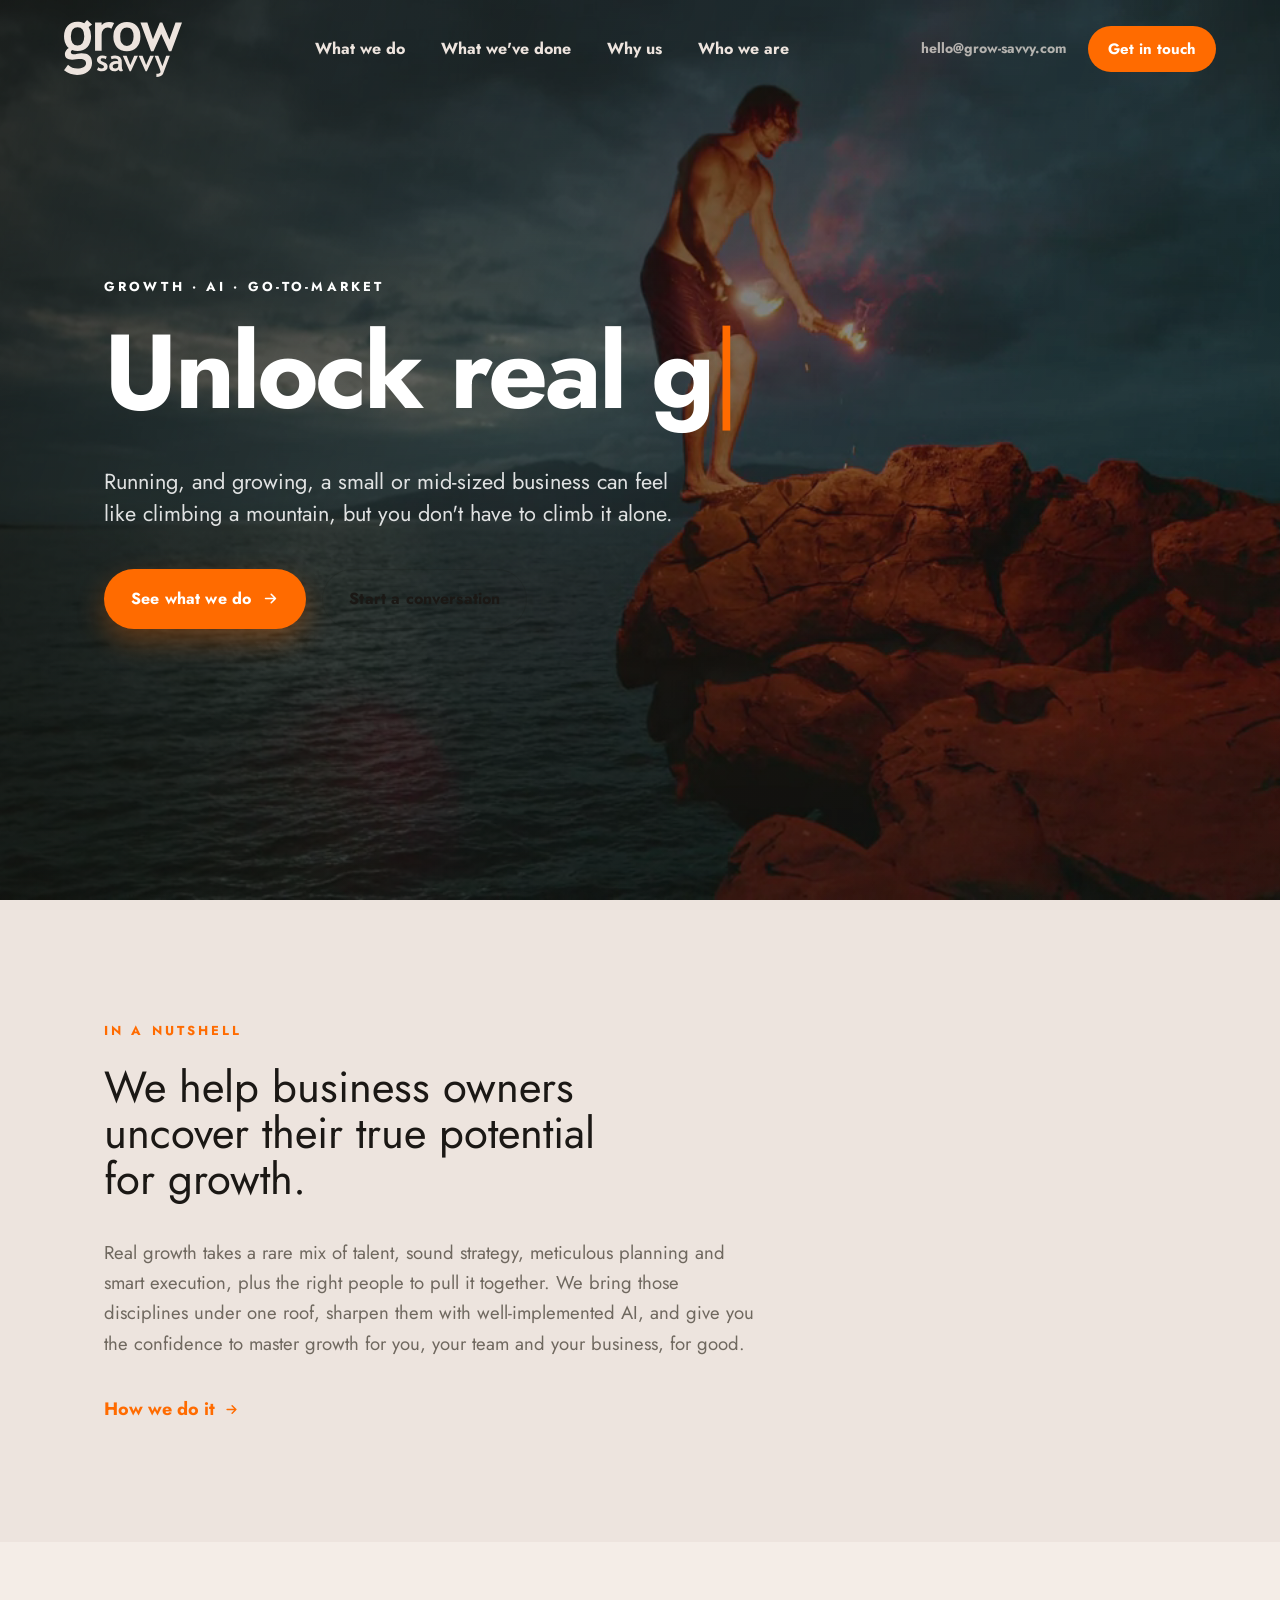
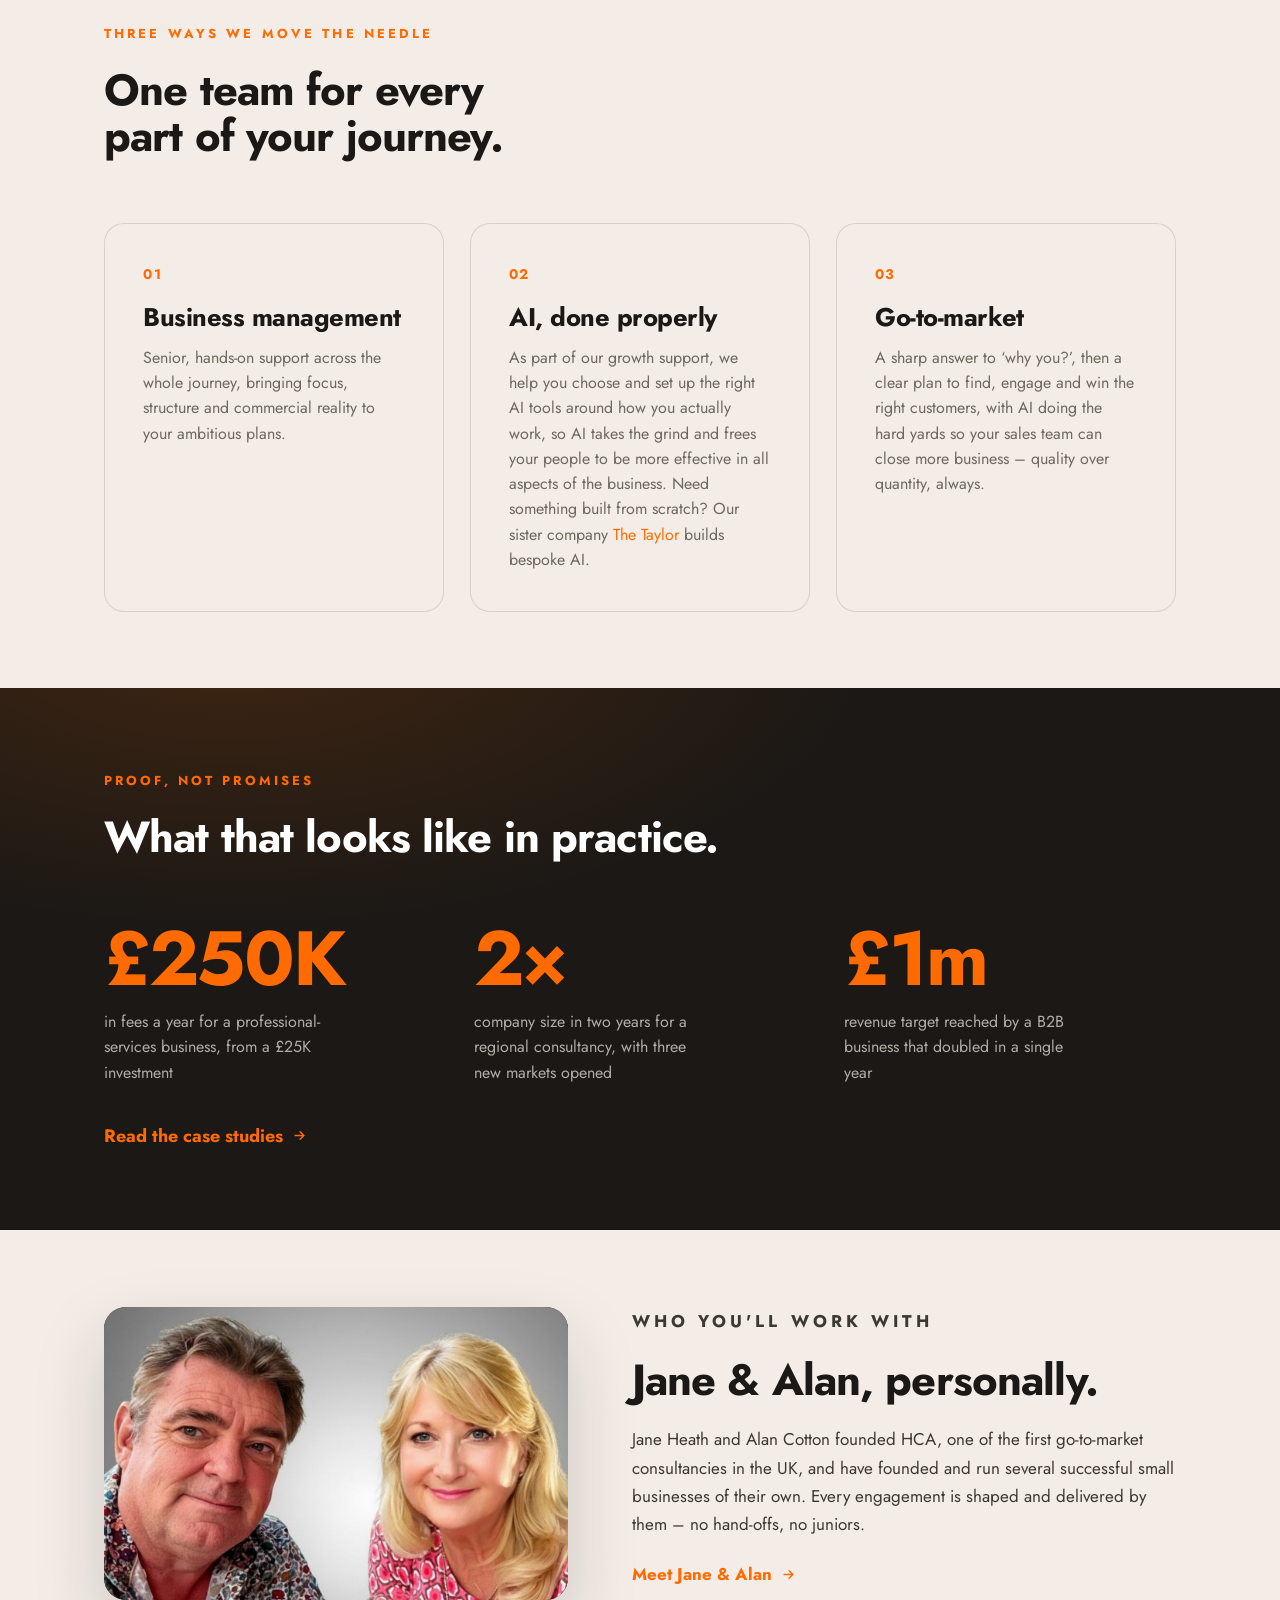
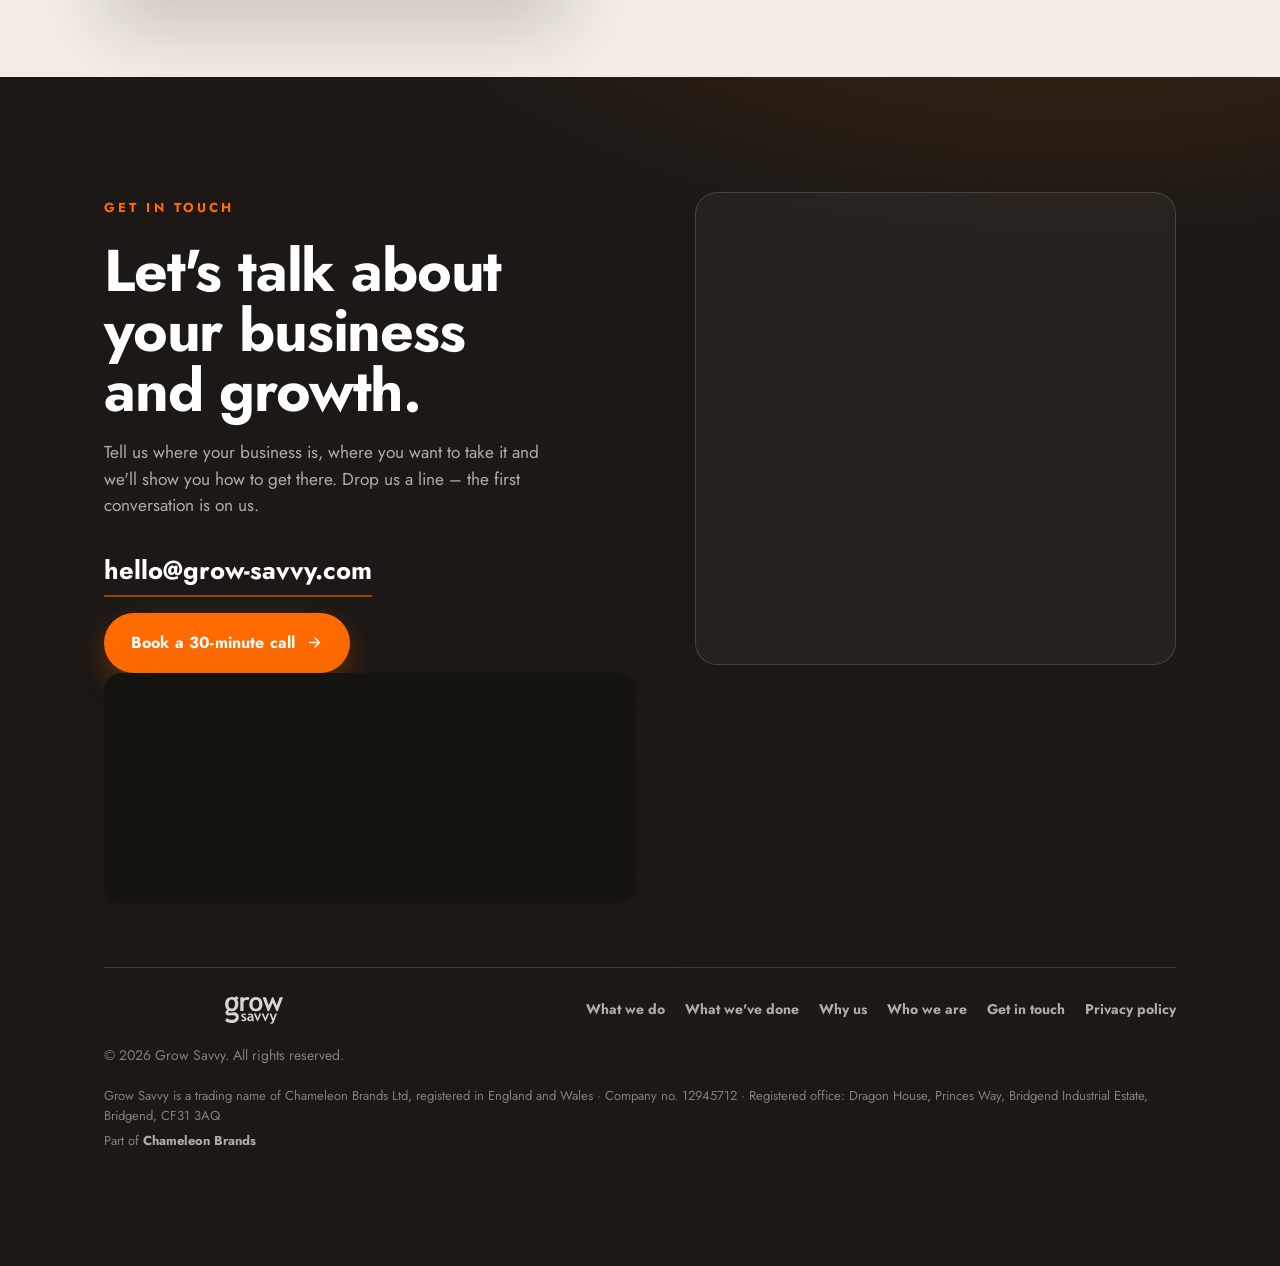
==== index.html @ 0874932b "Grow Savvy site, ready for Vercel Static site with the November 2026 review fixes. Self-hosted image" ====
<!DOCTYPE html>
<html lang="en-GB">
<head>
<meta charset="utf-8">
<title>Grow Savvy | Business growth consultant UK</title>
<meta name="viewport" content="width=device-width, initial-scale=1">
<meta name="description" content="Grow Savvy is a business growth consultant for UK small and mid-sized businesses: senior, hands-on support with business management, AI and go-to-market.">
<link rel="canonical" href="https://grow-savvy.com/">
<meta property="og:type" content="website">
<meta property="og:site_name" content="Grow Savvy">
<meta property="og:title" content="Grow Savvy | Business growth consultant UK">
<meta property="og:description" content="Grow Savvy is a business growth consultant for UK small and mid-sized businesses: senior, hands-on support with business management, AI and go-to-market.">
<meta property="og:url" content="https://grow-savvy.com/">
<meta property="og:image" content="https://grow-savvy.com/images/hero-poster.jpg">
<meta name="twitter:card" content="summary_large_image">
<meta name="twitter:title" content="Grow Savvy | Business growth consultant UK">
<meta name="twitter:description" content="Grow Savvy is a business growth consultant for UK small and mid-sized businesses: senior, hands-on support with business management, AI and go-to-market.">
<meta name="twitter:image" content="https://grow-savvy.com/images/hero-poster.jpg">
<link rel="icon" href="/favicon.ico" sizes="any">
<link rel="icon" type="image/svg+xml" href="/favicon.svg">
<link rel="icon" type="image/png" sizes="32x32" href="/images/favicon-32.png">
<link rel="apple-touch-icon" href="/images/favicon-180.png">
<link rel="stylesheet" href="css/site-2026.css">
<script type="application/ld+json">
{
 "@context": "https://schema.org",
 "@type": [
  "Organization",
  "ProfessionalService"
 ],
 "name": "Grow Savvy",
 "url": "https://grow-savvy.com/",
 "logo": "https://grow-savvy.com/images/logo-offwhite.svg",
 "image": "https://grow-savvy.com/images/hero-poster.jpg",
 "description": "Grow Savvy is a business growth consultant for UK small and mid-sized businesses: senior, hands-on support with business management, AI and go-to-market.",
 "email": "hello@grow-savvy.com",
 "areaServed": "GB",
 "address": {
  "@type": "PostalAddress",
  "streetAddress": "Dragon House, Princes Way, Bridgend Industrial Estate",
  "addressLocality": "Bridgend",
  "postalCode": "CF31 3AQ",
  "addressCountry": "GB"
 },
 "parentOrganization": {
  "@type": "Organization",
  "name": "Chameleon Brands Ltd",
  "url": "https://chameleon-brands.com/"
 },
 "founder": [
  {
   "@type": "Person",
   "name": "Jane Heath"
  },
  {
   "@type": "Person",
   "name": "Alan Cotton"
  }
 ]
}
</script>
<!-- Google Analytics removed (the Measurement ID was still the placeholder G-XXXXXXXXXX, so it never ran).
     TODO: to re-add analytics: (1) add a cookie consent banner that blocks the tag until the visitor accepts,
     (2) paste the real GA4 snippet with the real Measurement ID, loaded only after consent,
     (3) update the Cookies section of privacy-policy.html to name Google Analytics. -->
</head>
<body>

<header class="nav" id="top">
  <a aria-label="Grow Savvy home" class="nav__logo" href="index.html"><img src="/images/logo-offwhite.svg" alt="Grow Savvy" width="300" height="150"></a>
  <nav class="nav__menu" aria-label="Primary">
    <a class="nav__link" href="what-we-do.html">What we do</a>
    <a class="nav__link" href="what-weve-done.html">What we've done</a>
    <a class="nav__link" href="why-choose-us.html">Why us</a>
    <a class="nav__link" href="who-we-are.html">Who we are</a>
  </nav>
  <div class="nav__right">
    <div class="nav__contact">
      <a href="mailto:hello@grow-savvy.com?subject=Grow%20Savvy%20website%20enquiry">hello@grow-savvy.com</a>
    </div>
    <a href="#contact" class="nav__cta">Get in touch</a>
    <button class="nav__burger" aria-label="Open menu" aria-controls="mnav"><span class="bar"></span>Menu</button>
  </div>
</header>

<div class="mnav" id="mnav">
  <a href="what-we-do.html">What we do <span aria-hidden="true">→</span></a>
  <a href="what-weve-done.html">What we've done <span aria-hidden="true">→</span></a>
  <a href="why-choose-us.html">Why us <span aria-hidden="true">→</span></a>
  <a href="who-we-are.html">Who we are <span aria-hidden="true">→</span></a>
  <a href="#contact">Get in touch <span aria-hidden="true">→</span></a>
  <div class="mnav__contact">
    <a href="mailto:hello@grow-savvy.com?subject=Grow%20Savvy%20website%20enquiry">hello@grow-savvy.com</a>
  </div>
</div>

<main>
  <!-- HERO (video) -->
  <section class="home-hero" data-screen-label="Home hero">
    <div class="home-hero__media">
      <video autoplay loop muted playsinline poster="/images/hero-poster.jpg">
        <source src="/video/hero.mp4" type="video/mp4">
        <source src="/video/hero.webm" type="video/webm">
      </video>
    </div>
    <div class="home-hero__inner">
      <div class="container">
        <p class="eyebrow hero__eyebrow reveal">Growth · AI · Go-to-market</p>
        <!-- The full H1 text is in the HTML so search engines and screen readers get it; typed.js animates it as an enhancement. -->
        <h1 class="home-hero__type reveal" data-delay="1"><span class="typed-words">Unlock real growth.</span></h1>
        <p class="home-hero__sub reveal" data-delay="2">Running, and growing, a small or mid-sized business can feel like climbing a mountain, but you don't have to climb it alone.</p>
        <div class="home-hero__cta reveal" data-delay="3">
          <a class="btn btn--primary" href="what-we-do.html">See what we do <svg viewBox="0 0 24 24" fill="none" stroke="currentColor" stroke-width="2.2" aria-hidden="true"><path d="M5 12h14M13 6l6 6-6 6" stroke-linecap="round" stroke-linejoin="round"></path></svg></a>
          <a href="#contact" class="btn btn--ghost">Start a conversation</a>
        </div>
      </div>
    </div>
  </section>

  <!-- INTRO STATEMENT -->
  <section class="band band--cream section">
    <div class="container">
      <p class="eyebrow reveal">In a nutshell</p>
      <p class="h-lg reveal" data-delay="1" style="color:var(--ink);max-width:24ch;">We help business owners uncover their true potential for growth.</p>
      <p class="lead reveal mt-m" data-delay="2" style="max-width:60ch;">Real growth takes a rare mix of talent, sound strategy, meticulous planning and smart execution, plus the right people to pull it together. We bring those disciplines under one roof, sharpen them with well-implemented AI, and give you the confidence to master growth for you, your team and your business, for good.</p>
      <p class="reveal mt-m" data-delay="2"><a class="tlink" href="what-we-do.html">How we do it <svg viewBox="0 0 24 24" fill="none" stroke="currentColor" stroke-width="2.4" aria-hidden="true"><path d="M5 12h14M13 6l6 6-6 6" stroke-linecap="round" stroke-linejoin="round"></path></svg></a></p>
    </div>
  </section>

  <!-- PILLARS -->
  <section class="band band--cream-soft section section--tight">
    <div class="container">
      <div class="sec-head reveal">
        <p class="eyebrow">Three ways we move the needle</p>
        <h2 class="h-lg">One team for every part of your journey.</h2>
      </div>
      <div class="pillars">
        <article class="pillar reveal" data-delay="1">
          <div class="pillar__n">01</div>
          <h3>Business management</h3>
          <p>Senior, hands-on support across the whole journey, bringing focus, structure and commercial reality to your ambitious plans.</p>
        </article>
        <article class="pillar reveal" data-delay="2">
          <div class="pillar__n">02</div>
          <h3>AI, done properly</h3>
          <p>As part of our growth support, we help you choose and set up the right AI tools around how you actually work, so AI takes the grind and frees your people to be more effective in all aspects of the business. Need something built from scratch? Our sister company <a href="https://thetaylor.ai/">The Taylor</a> builds bespoke AI.</p>
        </article>
        <article class="pillar reveal" data-delay="3">
          <div class="pillar__n">03</div>
          <h3>Go-to-market</h3>
          <p>A sharp answer to ‘why you?’, then a clear plan to find, engage and win the right customers, with AI doing the hard yards so your sales team can close more business – quality over quantity, always.</p>
        </article>
      </div>
    </div>
  </section>

  <!-- PROOF: figures taken from the case studies on what-weve-done.html -->
  <section class="band band--glow dark section section--tight" data-screen-label="Proof">
    <div class="container">
      <div class="sec-head reveal">
        <p class="eyebrow">Proof, not promises</p>
        <h2 class="h-lg">What that looks like in practice.</h2>
      </div>
      <div class="statstrip">
        <div class="reveal" data-delay="1"><div class="s-n">£250K</div><div class="s-l">in fees a year for a professional-services business, from a £25K investment</div></div>
        <div class="reveal" data-delay="2"><div class="s-n">2×</div><div class="s-l">company size in two years for a regional consultancy, with three new markets opened</div></div>
        <div class="reveal" data-delay="3"><div class="s-n">£1m</div><div class="s-l">revenue target reached by a B2B business that doubled in a single year</div></div>
      </div>
      <p class="reveal mt-m"><a class="tlink" href="what-weve-done.html">Read the case studies <svg viewBox="0 0 24 24" fill="none" stroke="currentColor" stroke-width="2.4" aria-hidden="true"><path d="M5 12h14M13 6l6 6-6 6" stroke-linecap="round" stroke-linejoin="round"></path></svg></a></p>
    </div>
  </section>

  <!-- FOUNDERS (photo from who-we-are.html) -->
  <section class="band band--cream-soft section section--tight" data-screen-label="Founders">
    <div class="container">
      <div class="split">
        <div class="reveal">
          <figure class="home-founders"><img src="/images/founders.jpg" alt="Jane Heath and Alan Cotton, the founders of Grow Savvy" loading="lazy"></figure>
        </div>
        <div class="bodycopy reveal" data-delay="1">
          <p class="eyebrow" style="margin-bottom:0;">Who you'll work with</p>
          <h2 class="h-lg" style="color:var(--ink);">Jane &amp; Alan, personally.</h2>
          <p>Jane Heath and Alan Cotton founded HCA, one of the first go-to-market consultancies in the UK, and have founded and run several successful small businesses of their own. Every engagement is shaped and delivered by them – no hand-offs, no juniors.</p>
          <p><a class="tlink" href="who-we-are.html">Meet Jane &amp; Alan <svg viewBox="0 0 24 24" fill="none" stroke="currentColor" stroke-width="2.4" aria-hidden="true"><path d="M5 12h14M13 6l6 6-6 6" stroke-linecap="round" stroke-linejoin="round"></path></svg></a></p>
        </div>
      </div>
    </div>
  </section>

  <!-- CONTACT + FOOTER -->
  <section class="contact section" id="contact" data-screen-label="Contact">
    <div class="container">
      <div class="contact__grid">
        <div class="contact__aside">
          <div class="reveal">
            <p class="eyebrow">Get in touch</p>
            <h2 class="contact__title">Let's talk about your business and growth.</h2>
            <p class="contact__lead">Tell us where your business is, where you want to take it and we'll show you how to get there. Drop us a line – the first conversation is on us.</p>
            <div class="contact__links">
              <a class="contact__email" href="mailto:hello@grow-savvy.com?subject=Grow%20Savvy%20website%20enquiry">hello@grow-savvy.com</a>
              <!-- No calendar link: the booking button goes to the enquiry form beside it. -->
              <div class="contact__book">
                <a class="btn btn--primary" href="#email-form">Book a 30-minute call <svg viewBox="0 0 24 24" fill="none" stroke="currentColor" stroke-width="2.2" aria-hidden="true"><path d="M5 12h14M13 6l6 6-6 6" stroke-linecap="round" stroke-linejoin="round"></path></svg></a>
              </div>
            </div>
          </div>
          <div class="contact__image reveal" data-delay="1" role="img" aria-label="A hiker scrambling up rocks towards a mountain summit" style="background-image:url('https://grow-savvy.com/images/contact-meeting.jpg')"></div>
        </div>
        <div class="form-wrap reveal" data-delay="1">
          <div class="form form--hubspot">
            <script src="https://js-eu1.hsforms.net/forms/embed/149559148.js" defer></script>
            <div class="hs-form-frame" data-region="eu1" data-form-id="7f54c12e-0cf7-4caf-b25c-6c6dab495e3f" data-portal-id="149559148"></div>
            <noscript><p>Please email <a href="mailto:hello@grow-savvy.com">hello@grow-savvy.com</a>.</p></noscript>
          </div>
          <div class="form-done">Thanks, your enquiry is on its way. We'll be in touch shortly.</div>
          <div class="form-fail">Something went wrong while sending. Please try again, or email hello@grow-savvy.com.</div>
        </div>
      </div>
      <div class="footer-bar">
        <img src="/images/logo-offwhite.svg" alt="Grow Savvy" width="300" height="150">
        <nav class="footer-nav" aria-label="Footer">
          <a href="what-we-do.html">What we do</a>
          <a href="what-weve-done.html">What we've done</a>
          <a href="why-choose-us.html">Why us</a>
          <a href="who-we-are.html">Who we are</a>
          <a href="#contact">Get in touch</a>
          <a href="privacy-policy.html">Privacy policy</a>
        </nav>
        <p>© <span data-year="">2026</span> Grow Savvy. All rights reserved.</p>
        <div class="footer-legal">
          <p>Grow Savvy is a trading name of Chameleon Brands Ltd, registered in England and Wales · Company no. 12945712 · Registered office: Dragon House, Princes Way, Bridgend Industrial Estate, Bridgend, CF31 3AQ</p>
          <p>Part of <a href="https://chameleon-brands.com/">Chameleon Brands</a></p>
        </div>
      </div>
    </div>
  </section>
</main>

<script src="js/typed.min.js"></script>
<script>
  if (window.Typed && !(window.matchMedia && window.matchMedia('(prefers-reduced-motion: reduce)').matches)) {
    new Typed('.typed-words', {
      strings: ['Unlock real growth.', 'Put AI to work, properly.', 'Win at go-to-market.'],
      typeSpeed: 70, backSpeed: 38, backDelay: 1100, startDelay: 1600, loop: true, showCursor: true, cursorChar: '|'
    });
  }
</script>
<script src="js/site.js"></script>
</body>
</html>
---- css/site-2026.css ----
/* ==========================================================================
   Grow Savvy — 2026 design system
   Brand: cream #ede4de · ink #1c1916 · orange #FF6B00 · type: Jost
   ========================================================================== */

/* ---- Fonts ---- */
/* Font files are unchanged on the live site; referenced by absolute URL because they were not downloadable here.
   If the fonts/ folder is uploaded with this site, these can go back to url('../fonts/...'). */
@font-face{font-family:'Jost';src:url('/fonts/jost-400.woff2') format('woff2');font-weight:400;font-style:normal;font-display:swap;}
@font-face{font-family:'Jost';src:url('/fonts/jost-700.woff2') format('woff2');font-weight:700;font-style:normal;font-display:swap;}

/* ---- Tokens ---- */
:root{
  --cream:#ede4de;
  --cream-soft:#f4ede7;
  --cream-deep:#e3d8d0;
  --ink:#1b1815;
  --ink-2:#262220;
  --ink-3:#322d29;
  --orange:#FF6B00;
  --orange-600:#e85f00;
  --text:#3c3833;
  --muted:#6f685f;
  --on-dark:#ede4de;
  --on-dark-dim:rgba(237,228,222,.72);
  --on-dark-faint:rgba(237,228,222,.5);
  --line:rgba(27,24,21,.13);
  --line-dark:rgba(237,228,222,.16);
  --maxw:1200px;
  --gutter:clamp(22px,5vw,80px);
  --sans:'Jost',-apple-system,BlinkMacSystemFont,'Segoe UI',sans-serif;
  --shadow-card:0 18px 44px rgba(27,24,21,.10);
  --shadow-card-lg:0 30px 70px rgba(27,24,21,.18);
  --ease:cubic-bezier(.22,.61,.36,1);
}

/* ---- Reset / base ---- */
*,*::before,*::after{box-sizing:border-box;}
html{-webkit-text-size-adjust:100%;scroll-behavior:smooth;overflow-x:clip;}
@media (prefers-reduced-motion:reduce){html{scroll-behavior:auto;}}
body{
  margin:0;
  background:var(--cream);
  color:var(--text);
  font-family:var(--sans);
  font-size:18px;
  line-height:1.6;
  font-weight:400;
  -webkit-font-smoothing:antialiased;
  text-rendering:optimizeLegibility;
  overflow-x:clip;
}
img{max-width:100%;display:block;}
a{color:var(--orange);text-decoration:none;}
button{font-family:inherit;}
::selection{background:var(--orange);color:#fff;}
:focus-visible{outline:2px solid var(--orange);outline-offset:3px;border-radius:2px;}
h1,h2,h3,h4{margin:0;font-weight:700;line-height:1.04;letter-spacing:-.02em;text-wrap:balance;}
p{margin:0;text-wrap:pretty;}

/* ---- Layout helpers ---- */
.container{max-width:var(--maxw);margin-inline:auto;padding-inline:var(--gutter);}
.section{padding-block:clamp(64px,9vw,140px);}
.section--tight{padding-block:clamp(48px,6vw,88px);}

.eyebrow{
  display:inline-flex;align-items:center;gap:12px;
  font-weight:700;text-transform:uppercase;letter-spacing:.24em;
  font-size:13px;color:var(--orange);margin:0 0 22px;
}
.eyebrow::before{content:none;display:none;}
.eyebrow--plain::before{display:none;}

.lead{
  font-size:clamp(17px,1.45vw,21px);line-height:1.62;color:var(--muted);max-width:60ch;
}
.dark .lead{color:var(--on-dark-dim);}

/* Display type scale */
.display{font-size:clamp(40px,6.6vw,92px);line-height:.98;letter-spacing:-.03em;}
.h-xl{font-size:clamp(32px,4.6vw,62px);line-height:1.02;}
.h-lg{font-size:clamp(27px,3.4vw,46px);line-height:1.06;}
.h-md{font-size:clamp(22px,2.2vw,30px);line-height:1.12;}

.accent{color:var(--orange);}

/* ==========================================================================
   Buttons
   ========================================================================== */
.btn{
  display:inline-flex;align-items:center;gap:11px;cursor:pointer;
  font-weight:700;font-size:16px;letter-spacing:.01em;
  padding:16px 26px;border-radius:999px;border:1.5px solid transparent;
  transition:transform .18s var(--ease),background .2s,border-color .2s,color .2s,box-shadow .2s;
}
.btn svg{width:17px;height:17px;transition:transform .2s var(--ease);}
.btn:hover svg{transform:translateX(4px);}
.btn--primary{background:var(--orange);color:#fff;box-shadow:0 12px 28px rgba(255,107,0,.30);}
.btn--primary:hover{background:var(--orange-600);transform:translateY(-2px);box-shadow:0 16px 34px rgba(255,107,0,.38);}
.btn--ghost{border-color:var(--line);color:var(--ink);}
.btn--ghost:hover{border-color:var(--ink);transform:translateY(-2px);}
.dark .btn--ghost{border-color:var(--line-dark);color:var(--on-dark);}
.dark .btn--ghost:hover{border-color:var(--on-dark);}

/* Text link with animated underline */
.tlink{
  display:inline-flex;align-items:center;gap:9px;font-weight:700;color:var(--orange);
  background-image:linear-gradient(var(--orange),var(--orange));
  background-size:0% 2px;background-position:0 100%;background-repeat:no-repeat;
  padding-bottom:3px;transition:background-size .3s var(--ease);
}
.tlink svg{width:15px;height:15px;transition:transform .2s var(--ease);}
.tlink:hover{background-size:100% 2px;}
.tlink:hover svg{transform:translateX(4px);}

/* ==========================================================================
   Navigation
   ========================================================================== */
.nav{
  position:fixed;top:0;left:0;right:0;z-index:1000;
  display:flex;align-items:center;justify-content:space-between;gap:24px;
  padding:20px var(--gutter);
  transition:background .3s var(--ease),padding .3s var(--ease),box-shadow .3s var(--ease),border-color .3s;
  border-bottom:1px solid transparent;
}
.nav.is-stuck{
  background:rgba(20,18,15,.82);
  -webkit-backdrop-filter:blur(14px);backdrop-filter:blur(14px);
  border-bottom-color:var(--line-dark);
  padding-block:14px;
}
.nav__logo{display:block;width:118px;flex:none;}
.nav__logo img{width:100%;height:auto;}
.nav__menu{display:flex;align-items:center;gap:6px;}
.nav__link{
  position:relative;color:var(--on-dark);font-weight:700;font-size:16px;
  padding:9px 15px;border-radius:999px;transition:color .2s,background .2s;
}
.nav__link::after{
  content:"";position:absolute;left:15px;right:15px;bottom:4px;height:2px;
  background:var(--orange);transform:scaleX(0);transform-origin:left;
  transition:transform .25s var(--ease);
}
.nav__link:hover{color:#fff;}
.nav__link:hover::after,.nav__link.is-current::after{transform:scaleX(1);}
.nav__link.is-current{color:#fff;}
.nav__right{display:flex;align-items:center;gap:22px;}
.nav__contact{display:flex;flex-direction:column;align-items:flex-end;line-height:1.25;}
.nav__contact a{color:var(--on-dark-dim);font-weight:700;font-size:14px;transition:color .2s;}
.nav__contact a:hover{color:var(--orange);}
.nav__cta{
  background:var(--orange);color:#fff;font-weight:700;font-size:15px;
  padding:11px 20px;border-radius:999px;transition:background .2s,transform .18s var(--ease);
}
.nav__cta:hover{background:var(--orange-600);transform:translateY(-2px);}
.nav__burger{display:none;}

/* Mobile menu */
.mnav{
  position:fixed;inset:0;z-index:999;background:var(--ink);
  display:flex;flex-direction:column;justify-content:center;gap:6px;
  padding:var(--gutter);
  opacity:0;visibility:hidden;transform:translateY(-12px);
  transition:opacity .3s var(--ease),transform .3s var(--ease),visibility .3s;
}
.mnav.is-open{opacity:1;visibility:visible;transform:none;}
.mnav a{
  color:var(--on-dark);font-weight:700;font-size:clamp(34px,9vw,64px);
  line-height:1.3;letter-spacing:-.02em;padding:6px 0;border-bottom:2px solid var(--line-dark);
  display:flex;justify-content:space-between;align-items:center;
}
.mnav a:hover,.mnav a.is-current{color:var(--orange);}
.mnav__contact{margin-top:40px;display:flex;flex-direction:column;gap:8px;}
.mnav__contact a{font-size:18px;border:none;padding:0;color:var(--on-dark-dim);}

@media (max-width:980px){
  .nav__menu,.nav__contact,.nav__cta{display:none;}
  .nav__burger{
    display:inline-flex;align-items:center;gap:10px;cursor:pointer;
    background:var(--orange);color:#fff;border:0;border-radius:999px;
    font-weight:700;font-size:15px;padding:11px 18px;
  }
  .nav__burger .bar{width:18px;height:2px;background:#fff;display:block;position:relative;}
  .nav__burger .bar::before,.nav__burger .bar::after{content:"";position:absolute;left:0;width:18px;height:2px;background:#fff;}
  .nav__burger .bar::before{top:-6px;}.nav__burger .bar::after{top:6px;}
}

/* ==========================================================================
   Hero — inner pages
   ========================================================================== */
.hero{position:relative;min-height:clamp(520px,82vh,860px);display:flex;align-items:flex-end;overflow:hidden;background:var(--ink);}
.hero__media{position:absolute;inset:0;z-index:0;}
.hero__media img,.hero__media video{width:100%;height:100%;object-fit:cover;}
.hero__media::after{
  content:"";position:absolute;inset:0;
  background:linear-gradient(180deg,rgba(20,18,15,.55) 0%,rgba(20,18,15,.28) 34%,rgba(20,18,15,.42) 64%,rgba(20,18,15,.86) 100%);
}
.hero__inner{position:relative;z-index:1;width:100%;padding-block:clamp(40px,7vw,84px);}
.hero__eyebrow{color:#fff;}
.hero__eyebrow::before{display:none;}
.hero__title{color:#fff;max-width:18ch;}
.hero__sub{color:rgba(255,255,255,.86);font-size:clamp(18px,1.7vw,25px);line-height:1.45;max-width:50ch;margin-top:26px;font-weight:400;}
.hero__scroll{position:absolute;left:var(--gutter);bottom:26px;z-index:1;color:rgba(255,255,255,.6);font-size:13px;letter-spacing:.18em;text-transform:uppercase;font-weight:700;display:flex;align-items:center;gap:10px;}
.hero__scroll .dot{width:22px;height:34px;border:2px solid rgba(255,255,255,.45);border-radius:12px;position:relative;}
.hero__scroll .dot::after{content:"";position:absolute;left:50%;top:6px;width:3px;height:7px;border-radius:2px;background:#fff;transform:translateX(-50%);animation:scrolldot 1.6s var(--ease) infinite;}
@keyframes scrolldot{0%{opacity:0;transform:translate(-50%,0);}40%{opacity:1;}100%{opacity:0;transform:translate(-50%,10px);}}
@media (prefers-reduced-motion:reduce){.hero__scroll .dot::after{animation:none;}}

/* ==========================================================================
   Generic dark / cream section shells
   ========================================================================== */
.band{position:relative;overflow:hidden;}
.band--cream{background:var(--cream);}
.band--cream-soft{background:var(--cream-soft);}
.band--ink{background:var(--ink);color:var(--on-dark);}
.band--ink.dark .h-xl,.band--ink.dark .display,.band--ink.dark h2,.band--ink.dark h3{color:var(--on-dark);}
.band--glow{background:var(--ink);background-image:radial-gradient(1100px 500px at 18% -10%,rgba(255,107,0,.16),transparent 60%);color:var(--on-dark);}
.band--orange{background:var(--orange);color:#fff;}

/* Section header block */
.sec-head{max-width:760px;margin-bottom:clamp(40px,5vw,64px);}
.sec-head .h-xl,.sec-head .h-lg{color:var(--ink);}
.dark .sec-head .h-xl,.dark .sec-head .h-lg,.band--orange .sec-head .h-xl{color:#fff;}

/* ==========================================================================
   Reveal-on-scroll
   ========================================================================== */
.reveal{opacity:0;transform:translateY(26px);transition:opacity .7s var(--ease),transform .7s var(--ease);}
.reveal.is-in{opacity:1;transform:none;}
.reveal[data-delay="1"]{transition-delay:.08s;}
.reveal[data-delay="2"]{transition-delay:.16s;}
.reveal[data-delay="3"]{transition-delay:.24s;}
.reveal[data-delay="4"]{transition-delay:.32s;}
@media (prefers-reduced-motion:reduce){.reveal{opacity:1;transform:none;transition:none;}}

/* ==========================================================================
   Capability tags / list (shared by What-we-do directions)
   ========================================================================== */
.caps{display:flex;flex-wrap:wrap;gap:12px;}
.cap{
  font-weight:700;font-size:15px;color:var(--ink);
  padding:11px 18px;border:1.5px solid var(--line);border-radius:999px;
  background:var(--cream-soft);transition:border-color .2s,background .2s,transform .18s var(--ease);
}
.cap:hover{border-color:var(--orange);transform:translateY(-2px);}
.dark .cap{color:var(--on-dark);background:rgba(255,255,255,.04);border-color:var(--line-dark);}

/* Hairline capability rows */
.caprows{border-top:1px solid var(--line);}
.dark .caprows{border-color:var(--line-dark);}
.caprow{display:grid;grid-template-columns:auto 1fr;gap:18px 28px;align-items:baseline;padding:22px 4px;border-bottom:1px solid var(--line);}
.dark .caprow{border-color:var(--line-dark);}
.caprow__k{font-weight:700;color:var(--orange);font-size:14px;letter-spacing:.04em;}
.caprow__t{font-weight:700;color:var(--ink);font-size:clamp(18px,1.7vw,23px);}
.dark .caprow__t{color:var(--on-dark);}
.caprow__d{grid-column:2;color:var(--muted);font-size:16px;line-height:1.55;max-width:62ch;margin-top:-6px;}
.dark .caprow__d{color:var(--on-dark-dim);}

/* ==========================================================================
   AI section (kept across directions)
   ========================================================================== */
.ai-points{display:grid;grid-template-columns:repeat(3,1fr);gap:clamp(24px,3vw,46px);margin-top:clamp(44px,5vw,72px);}
.ai-point{padding-top:24px;border-top:2px solid rgba(255,107,0,.42);}
.ai-point h4{color:var(--orange);font-size:21px;margin-bottom:11px;}
.ai-point p{color:var(--on-dark-dim);font-size:16px;line-height:1.56;}
@media (max-width:820px){.ai-points{grid-template-columns:1fr;gap:0;}.ai-point{margin-top:24px;}}

/* ==========================================================================
   Two-up / split intro
   ========================================================================== */
.split{display:grid;grid-template-columns:0.92fr 1.08fr;gap:clamp(36px,5vw,80px);align-items:start;}
.split__sticky{position:sticky;top:120px;}
@media (max-width:880px){.split{grid-template-columns:1fr;gap:30px;}.split__sticky{position:static;}}

.bodycopy{display:grid;gap:22px;max-width:64ch;}
.bodycopy p{font-size:clamp(17px,1.32vw,20px);line-height:1.66;color:var(--text);}
.dark .bodycopy p{color:var(--on-dark-dim);}
.bodycopy strong{color:var(--ink);font-weight:700;}
.dark .bodycopy strong{color:#fff;}

/* Pull quote */
.pull{
  font-weight:700;letter-spacing:-.02em;line-height:1.1;
  font-size:clamp(26px,3.4vw,46px);color:var(--ink);max-width:20ch;
}
.dark .pull{color:#fff;}
.pull .accent{color:var(--orange);}

/* The "neither" comparison */
.versus{display:grid;grid-template-columns:1fr auto 1fr;gap:clamp(18px,2.4vw,38px);align-items:stretch;margin-top:8px;}
.versus__card{background:var(--cream-soft);border:1px solid var(--line);border-radius:18px;padding:clamp(24px,2.6vw,34px);}
.dark .versus__card{background:rgba(255,255,255,.04);border-color:var(--line-dark);}
.versus__card h4{font-size:19px;color:var(--ink);margin-bottom:14px;}
.dark .versus__card h4{color:#fff;}
.versus__card ul{margin:0;padding:0;list-style:none;display:grid;gap:11px;}
.versus__card li{position:relative;padding-left:24px;color:var(--muted);font-size:15.5px;line-height:1.5;}
.dark .versus__card li{color:var(--on-dark-dim);}
.versus__card li::before{content:"";position:absolute;left:2px;top:9px;width:9px;height:9px;border-radius:50%;background:var(--cream-deep);}
.dark .versus__card li::before{background:rgba(237,228,222,.28);}
.versus__vs{align-self:center;font-weight:700;color:var(--muted);font-size:14px;text-transform:uppercase;letter-spacing:.16em;}
.versus__card--us{background:var(--orange);border-color:var(--orange);color:#fff;box-shadow:0 22px 50px rgba(255,107,0,.28);}
.versus__card--us h4{color:#fff;}
.versus__card--us li{color:rgba(255,255,255,.92);}
.versus__card--us li::before{background:rgba(255,255,255,.85);}
@media (max-width:780px){.versus{grid-template-columns:1fr;}.versus__vs{justify-self:start;padding:4px 0;}}

/* ==========================================================================
   Case studies (What we've done)
   ========================================================================== */
.cases{display:grid;gap:clamp(20px,2.4vw,32px);}
.case{
  display:grid;grid-template-columns:1.05fr 1fr;border-radius:22px;overflow:hidden;
  background:var(--ink);color:var(--on-dark);box-shadow:var(--shadow-card);
}
.case:nth-child(even){grid-template-columns:1fr 1.05fr;}
.case__media{position:relative;min-height:320px;background-size:cover;background-position:center;}
.case:nth-child(even) .case__media{order:2;}
.case__media::after{content:"";position:absolute;inset:0;background:linear-gradient(120deg,rgba(20,18,15,.15),rgba(20,18,15,.45));}
.case__body{padding:clamp(30px,3.4vw,52px);display:flex;flex-direction:column;gap:18px;justify-content:center;}
.case__tag{font-weight:700;text-transform:uppercase;letter-spacing:.16em;font-size:12.5px;color:var(--orange);}
.case__title{font-size:clamp(24px,2.7vw,38px);color:#fff;line-height:1.06;}
.case__desc{color:var(--on-dark-dim);font-size:16.5px;line-height:1.62;}
.case__stats{display:flex;flex-wrap:wrap;gap:12px;margin-top:6px;}
.stat{flex:1 1 160px;background:rgba(255,255,255,.05);border:1px solid var(--line-dark);border-radius:14px;padding:18px 20px;}
.stat__n{font-weight:700;font-size:clamp(22px,2.4vw,32px);color:var(--orange);line-height:1;letter-spacing:-.02em;}
.stat__l{color:var(--on-dark-dim);font-size:14px;margin-top:8px;line-height:1.35;}
@media (max-width:820px){
  .case,.case:nth-child(even){grid-template-columns:1fr;}
  .case__media,.case:nth-child(even) .case__media{order:0;min-height:230px;}
}

/* ==========================================================================
   Value cards (Why us)
   ========================================================================== */
.vgrid{display:grid;grid-template-columns:repeat(2,1fr);gap:clamp(18px,2vw,26px);}
.vcard{background:var(--cream-soft);border:1px solid var(--line);border-radius:18px;padding:clamp(26px,2.6vw,36px);transition:transform .18s var(--ease),box-shadow .2s,border-color .2s;}
.vcard:hover{transform:translateY(-4px);box-shadow:var(--shadow-card);border-color:rgba(255,107,0,.4);}
.vcard__n{font-weight:700;color:var(--orange);font-size:14px;letter-spacing:.08em;margin-bottom:18px;}
.vcard h3{font-size:clamp(20px,1.9vw,25px);color:var(--ink);margin-bottom:12px;}
.vcard p{color:var(--muted);font-size:16px;line-height:1.58;}
@media (max-width:880px){.vgrid{grid-template-columns:1fr;}}

/* Big stat strip */
.statstrip{display:grid;grid-template-columns:repeat(3,1fr);gap:clamp(20px,3vw,48px);}
.statstrip .s-n{font-weight:700;font-size:clamp(40px,6vw,84px);line-height:.92;letter-spacing:-.03em;color:var(--orange);}
.statstrip .s-l{margin-top:14px;color:var(--on-dark-dim);font-size:16px;max-width:24ch;}
@media (max-width:780px){.statstrip{grid-template-columns:1fr;gap:30px;}}

/* ==========================================================================
   Home
   ========================================================================== */
.home-hero{position:relative;min-height:100svh;display:flex;align-items:center;overflow:hidden;background:var(--ink);}
.home-hero__media{position:absolute;inset:0;z-index:0;}
.home-hero__media video{width:100%;height:100%;object-fit:cover;}
.home-hero__media::after{content:"";position:absolute;inset:0;background:linear-gradient(110deg,rgba(20,18,15,.82) 0%,rgba(20,18,15,.55) 45%,rgba(20,18,15,.3) 100%);}
.home-hero__inner{position:relative;z-index:1;width:100%;}
.home-hero__type{
  color:#fff;font-weight:700;letter-spacing:-.03em;line-height:1;
  font-size:clamp(44px,8.2vw,128px);min-height:1.1em;max-width:16ch;
}
.typed-cursor{color:var(--orange);font-weight:400;}
.home-hero__sub{margin-top:30px;color:rgba(255,255,255,.86);font-size:clamp(18px,1.7vw,24px);line-height:1.5;max-width:44ch;}
.home-hero__cta{margin-top:38px;display:flex;flex-wrap:wrap;gap:16px;}

/* Home pillars */
.pillars{display:grid;grid-template-columns:repeat(3,1fr);gap:clamp(18px,2vw,28px);}
.pillar{padding:clamp(28px,3vw,40px);border-radius:20px;background:var(--cream-soft);border:1px solid var(--line);transition:transform .2s var(--ease),box-shadow .25s,border-color .2s;}
.pillar:hover{transform:translateY(-5px);box-shadow:var(--shadow-card);border-color:rgba(255,107,0,.4);}
.pillar__n{font-weight:700;color:var(--orange);font-size:14px;letter-spacing:.08em;margin-bottom:20px;}
.pillar h3{font-size:clamp(21px,2vw,27px);color:var(--ink);margin-bottom:13px;}
.pillar p{color:var(--muted);font-size:16px;line-height:1.58;}
@media (max-width:880px){.pillars{grid-template-columns:1fr;}}

/* ==========================================================================
   Contact + footer  (refined from existing gs-)
   ========================================================================== */
.contact{position:relative;background:var(--ink);background-image:radial-gradient(1200px 520px at 84% -12%,rgba(255,107,0,.17),transparent 60%);color:var(--on-dark);overflow:hidden;}
.contact__grid{display:grid;grid-template-columns:1.05fr .95fr;gap:clamp(34px,4.6vw,76px);align-items:stretch;}
.contact__aside{display:flex;flex-direction:column;}
.contact__title{color:#fff;font-size:clamp(34px,4.6vw,60px);line-height:1.02;margin-bottom:18px;}
.contact__lead{color:var(--on-dark-dim);font-size:clamp(16px,1.35vw,20px);line-height:1.55;max-width:44ch;}
.contact__links{display:flex;flex-direction:column;align-items:flex-start;gap:16px;margin-top:32px;}
.contact__email{font-weight:700;font-size:clamp(20px,2vw,27px);color:#fff;border-bottom:2px solid rgba(255,107,0,.55);padding-bottom:3px;transition:color .2s,border-color .2s;}
.contact__email:hover{color:var(--orange);border-color:var(--orange);}
.contact__row{display:flex;flex-wrap:wrap;gap:12px;}
.contact__chip{display:inline-flex;align-items:center;gap:10px;color:var(--on-dark-dim);font-weight:700;font-size:15px;padding:11px 18px;border:1px solid var(--line-dark);border-radius:999px;transition:border-color .2s,background .2s,color .2s;}
.contact__chip img{width:20px;height:20px;}
.contact__chip:hover{background:rgba(255,255,255,.05);border-color:rgba(255,107,0,.6);color:#fff;}
.contact__image{flex:1 1 auto;min-height:230px;margin-top:auto;border-radius:18px;background:#15130f center/cover no-repeat;box-shadow:var(--shadow-card-lg);}

.form{background:rgba(255,255,255,.045);border:1px solid var(--line-dark);border-radius:22px;padding:clamp(26px,3vw,44px);}
.field{display:flex;flex-direction:column;gap:9px;margin-bottom:20px;}
.field label{font-weight:700;text-transform:uppercase;letter-spacing:.12em;font-size:12.5px;color:var(--on-dark-faint);}
.input{
  width:100%;background:rgba(255,255,255,.05);border:1px solid var(--line-dark);border-radius:12px;
  padding:15px 16px;color:var(--on-dark);font-family:inherit;font-size:16px;line-height:1.4;
  transition:border-color .18s,box-shadow .18s,background .18s;
}
.input::placeholder{color:rgba(237,228,222,.4);}
.input:focus{outline:none;border-color:var(--orange);background:rgba(255,255,255,.08);box-shadow:0 0 0 3px rgba(255,107,0,.18);}
textarea.input{min-height:128px;resize:vertical;}
.submit{
  appearance:none;cursor:pointer;width:100%;margin-top:6px;background:var(--orange);color:#fff;border:0;border-radius:12px;
  padding:17px 28px;font-weight:700;text-transform:uppercase;letter-spacing:.08em;font-size:16px;
  transition:background .2s,transform .15s var(--ease),box-shadow .2s;box-shadow:0 10px 24px rgba(255,107,0,.28);
}
.submit:hover{background:var(--orange-600);transform:translateY(-2px);box-shadow:0 14px 30px rgba(255,107,0,.38);}
.form-done,.form-fail{margin-top:16px;border-radius:12px;padding:18px 20px;font-size:16px;line-height:1.45;display:none;}
.form-done{background:rgba(255,107,0,.12);border:1px solid rgba(255,107,0,.4);color:var(--on-dark);}
.form-fail{background:rgba(220,80,60,.14);border:1px solid rgba(220,80,60,.45);color:var(--on-dark);}

.footer-bar{display:flex;align-items:center;justify-content:space-between;gap:20px;flex-wrap:wrap;margin-top:clamp(44px,5vw,72px);padding-top:28px;border-top:1px solid var(--line-dark);}
.footer-bar img{height:28px;opacity:.92;}
.footer-bar p{color:var(--on-dark-faint);font-size:14px;}
.footer-nav{display:flex;gap:20px;flex-wrap:wrap;}
.footer-nav a{color:var(--on-dark-dim);font-weight:700;font-size:14px;transition:color .2s;}
.footer-nav a:hover{color:var(--orange);}

@media (max-width:900px){
  .contact__grid{grid-template-columns:1fr;}
  .contact__image{min-height:200px;order:3;margin-top:6px;}
}
@media (max-width:520px){.footer-bar{flex-direction:column;align-items:flex-start;}}

/* ==========================================================================
   Direction switcher (What we do — review aid)
   ========================================================================== */
.dirswitch{
  position:fixed;z-index:1100;right:18px;bottom:18px;
  display:flex;align-items:center;gap:4px;padding:6px;
  background:rgba(20,18,15,.9);-webkit-backdrop-filter:blur(10px);backdrop-filter:blur(10px);
  border:1px solid var(--line-dark);border-radius:999px;box-shadow:0 14px 34px rgba(0,0,0,.34);
  font-family:var(--sans);
}
.dirswitch__label{color:var(--on-dark-faint);font-size:11px;font-weight:700;text-transform:uppercase;letter-spacing:.14em;padding:0 8px 0 10px;}
.dirswitch button{
  cursor:pointer;border:0;background:transparent;color:var(--on-dark-dim);
  font-weight:700;font-size:13px;padding:8px 14px;border-radius:999px;transition:background .2s,color .2s;
}
.dirswitch button:hover{color:#fff;}
.dirswitch button.is-active{background:var(--orange);color:#fff;}
.dir{display:none;}
.dir.is-active{display:block;}
@media (max-width:560px){.dirswitch__label{display:none;}}

/* ==========================================================================
   Misc
   ========================================================================== */
.center{text-align:center;}
.mx-auto{margin-inline:auto;}
.maxw-narrow{max-width:780px;}
.maxw-mid{max-width:920px;}
.mt-s{margin-top:22px;}.mt-m{margin-top:36px;}.mt-l{margin-top:clamp(40px,5vw,64px);}
.hidden-bot{position:absolute;left:-9999px;}

/* ==========================================================================
   Review fixes (November 2026)
   ========================================================================== */
/* Placeholder highlight – remove each <mark class="todo"> once the owner supplies the detail */
mark.todo{background:#fff3a3;color:#000;padding:0 .2em;border-radius:2px}

/* Footer legal line + group link */
.footer-legal{flex:1 1 100%;display:grid;gap:6px;}
.footer-bar .footer-legal p{color:var(--on-dark-faint);font-size:13px;line-height:1.5;}
.footer-legal a{color:var(--on-dark-dim);font-weight:700;}
.footer-legal a:hover{color:var(--orange);}

/* Contact: phone + booking link */
.contact__phone{color:var(--on-dark-dim);font-weight:700;font-size:16px;}
.contact__book{display:flex;flex-wrap:wrap;align-items:center;gap:12px;}

/* Home: founders photo */
.home-founders{margin:0;border-radius:22px;overflow:hidden;box-shadow:var(--shadow-card-lg);background:var(--ink-2);}
.home-founders img{width:100%;aspect-ratio:1200/758;object-fit:cover;}
.dark .tlink{color:var(--orange);}

/* What we do: FAQ */
.faq{display:grid;gap:12px;max-width:820px;}
.faq details{background:var(--cream-soft);border:1px solid var(--line);border-radius:14px;padding:18px 22px;}
.faq summary{cursor:pointer;font-weight:700;color:var(--ink);font-size:clamp(17px,1.4vw,20px);}
.faq details p{margin-top:12px;color:var(--text);font-size:16px;line-height:1.6;}

/* Who we are: bio links */
.vcard .bio-link{margin-top:14px;font-weight:700;color:var(--ink);font-size:15px;}
.vcard .bio-link a{color:#b84d00;text-decoration:underline;text-underline-offset:3px;}

/* HubSpot embedded enquiry form */
.form--hubspot{padding:clamp(18px,2vw,28px);}
.form--hubspot .hs-form-frame{min-height:420px;}
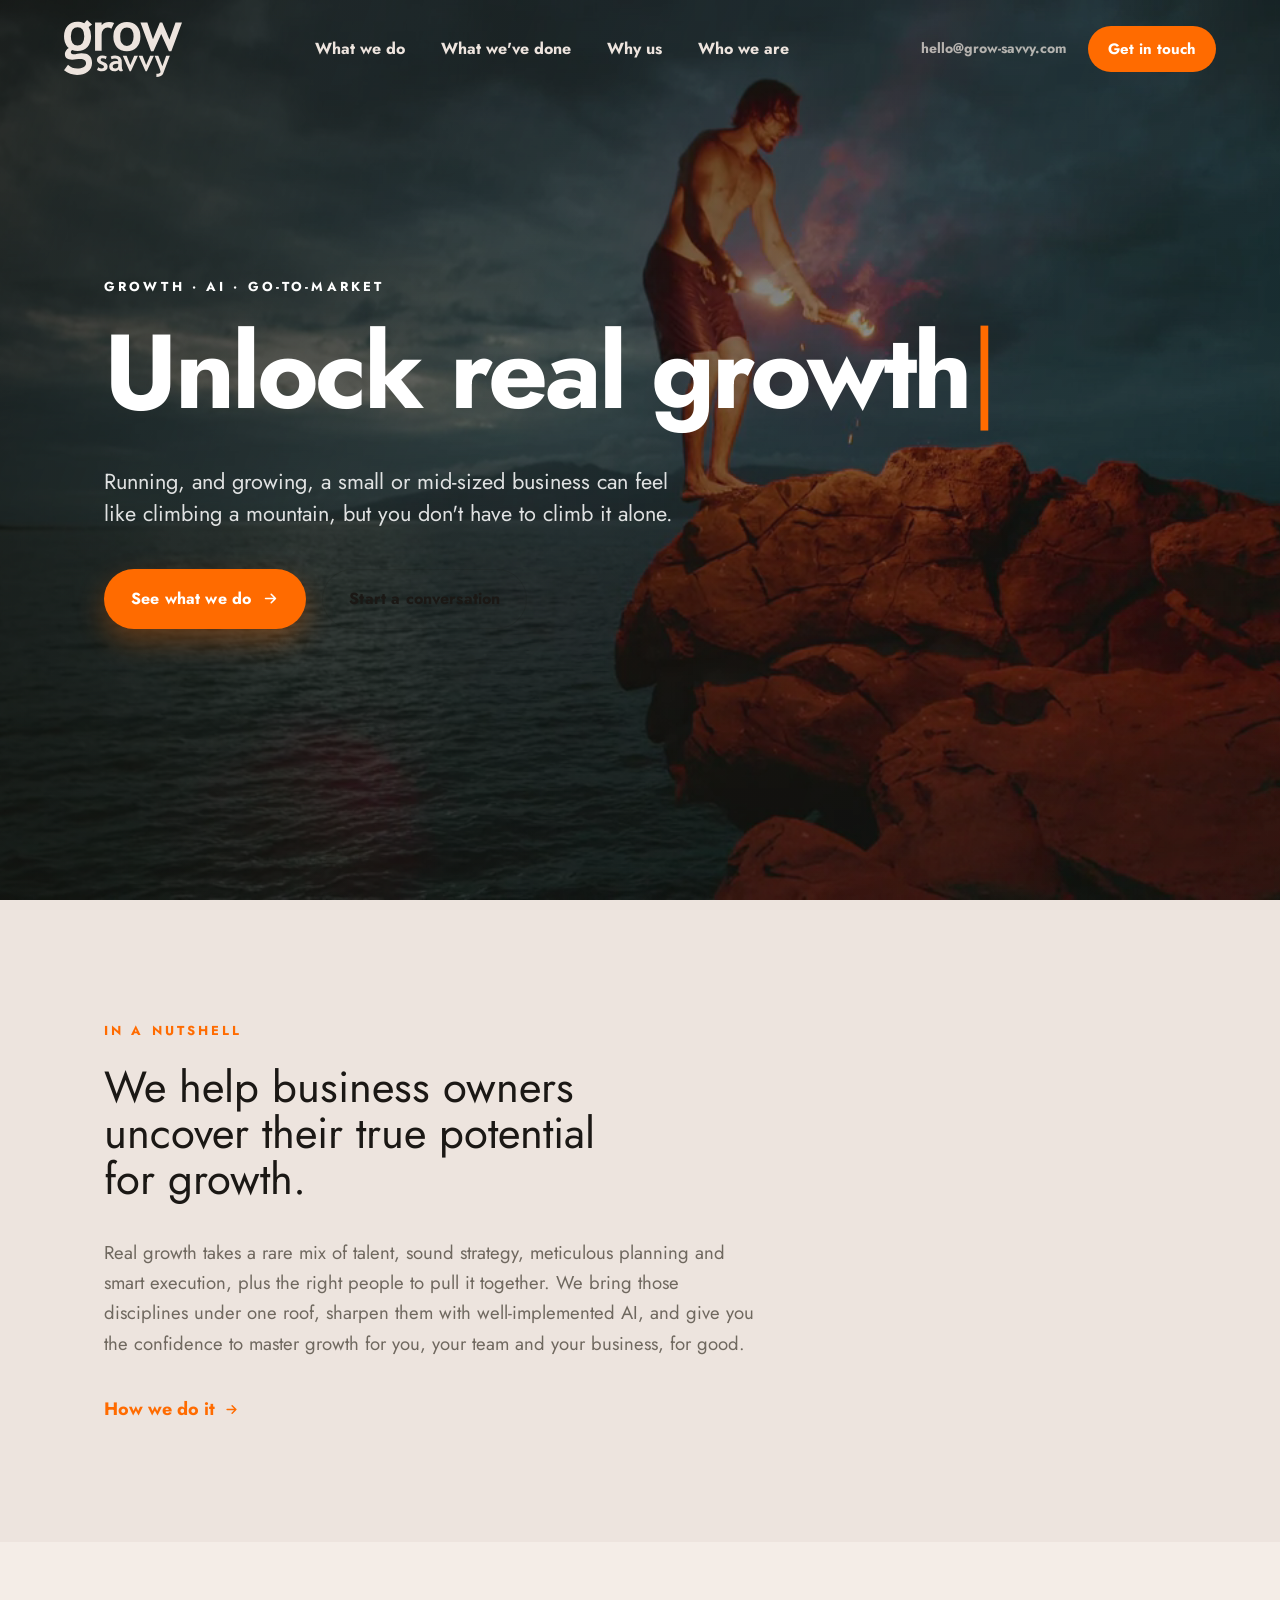
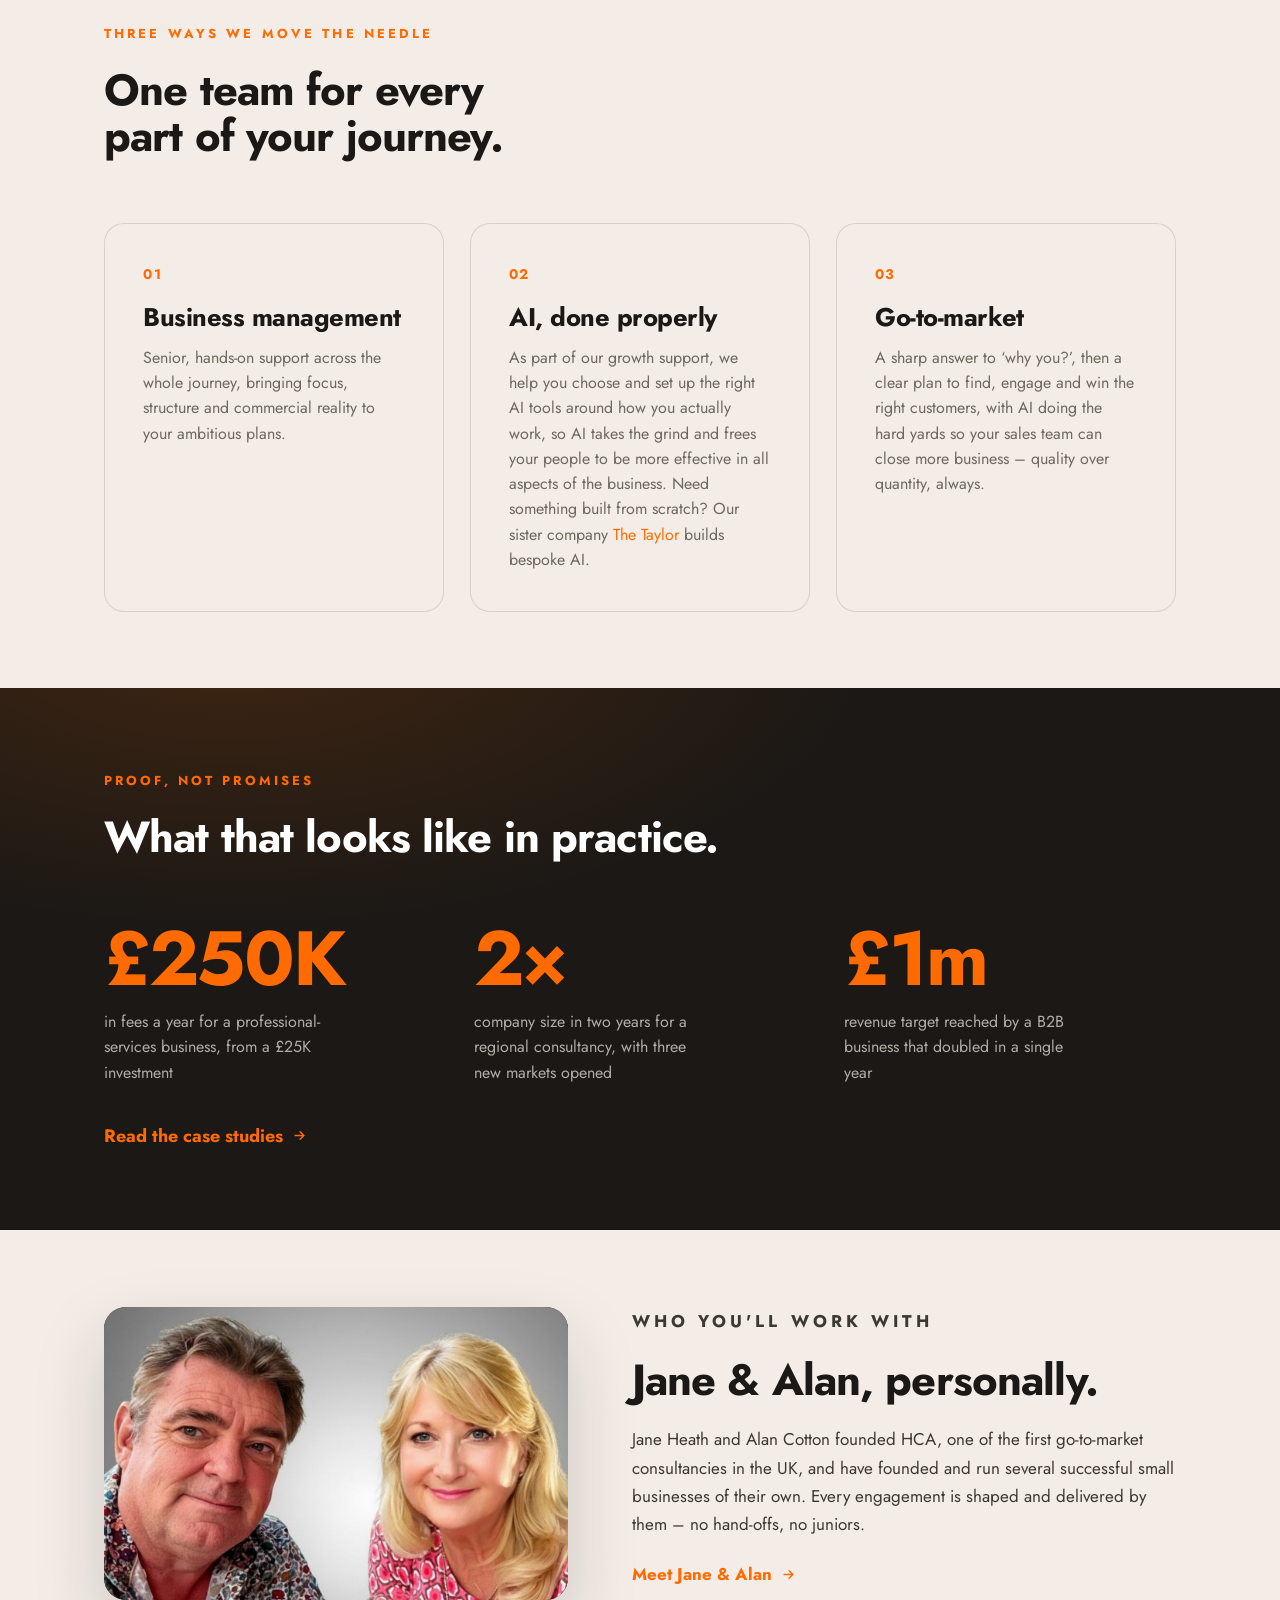
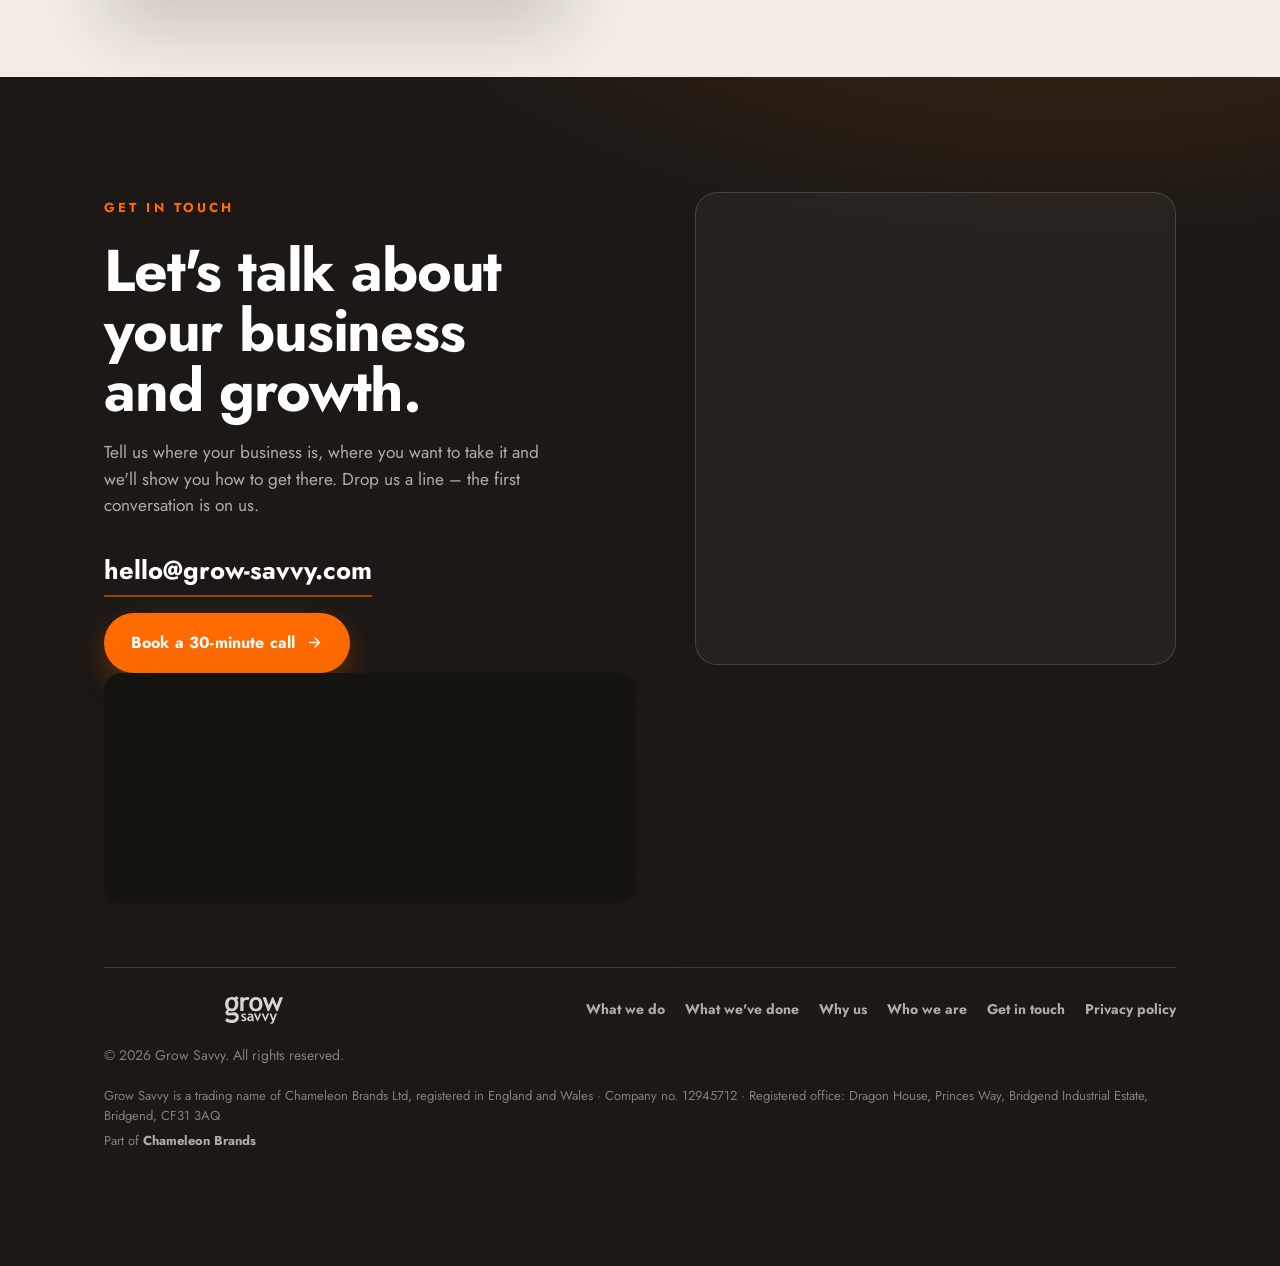
==== commit 473de647: "Add cookie-free Vercel Web Analytics and update privacy policy Co-Authored-By: Claude Opus 5.5 <nore" ====
--- a/index.html
+++ b/index.html
@@ -59,10 +59,7 @@
  ]
 }
 </script>
-<!-- Google Analytics removed (the Measurement ID was still the placeholder G-XXXXXXXXXX, so it never ran).
-     TODO: to re-add analytics: (1) add a cookie consent banner that blocks the tag until the visitor accepts,
-     (2) paste the real GA4 snippet with the real Measurement ID, loaded only after consent,
-     (3) update the Cookies section of privacy-policy.html to name Google Analytics. -->
+<script defer src="/_vercel/insights/script.js"></script>
 </head>
 <body>
 
